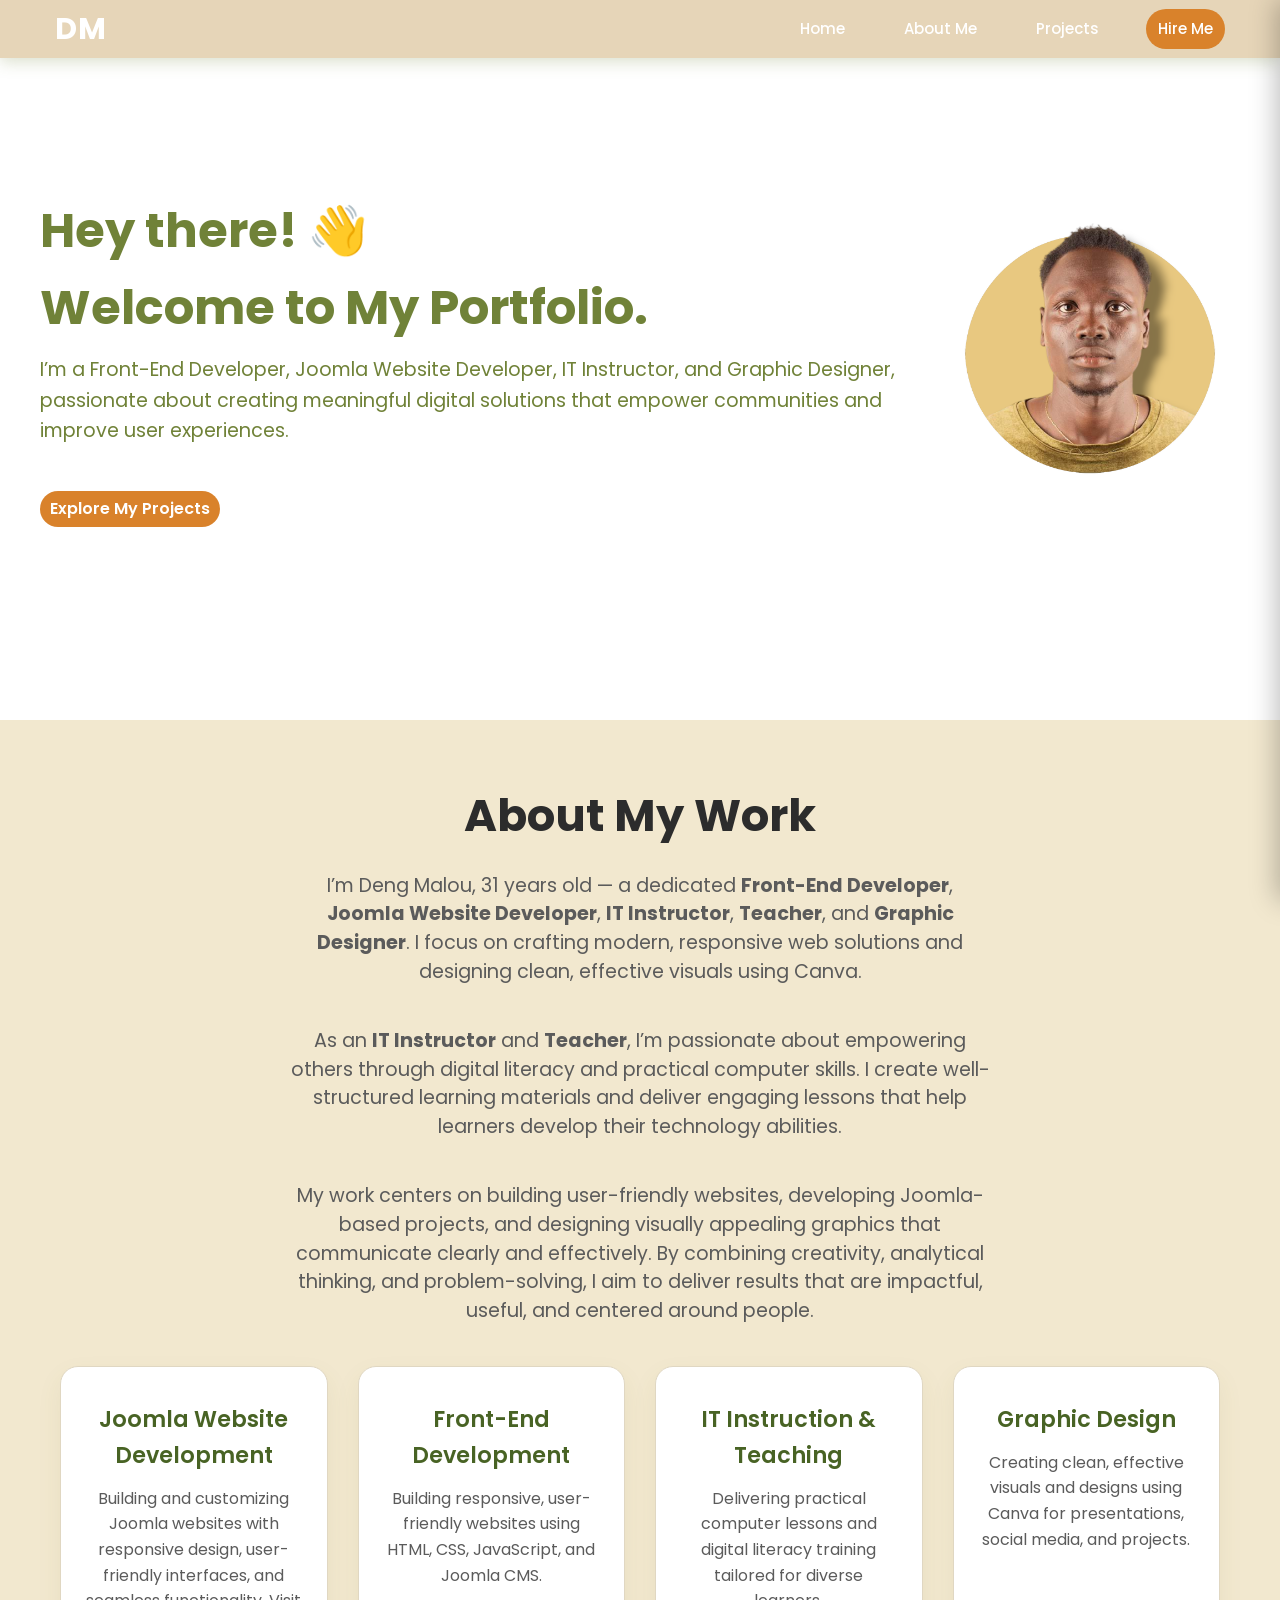
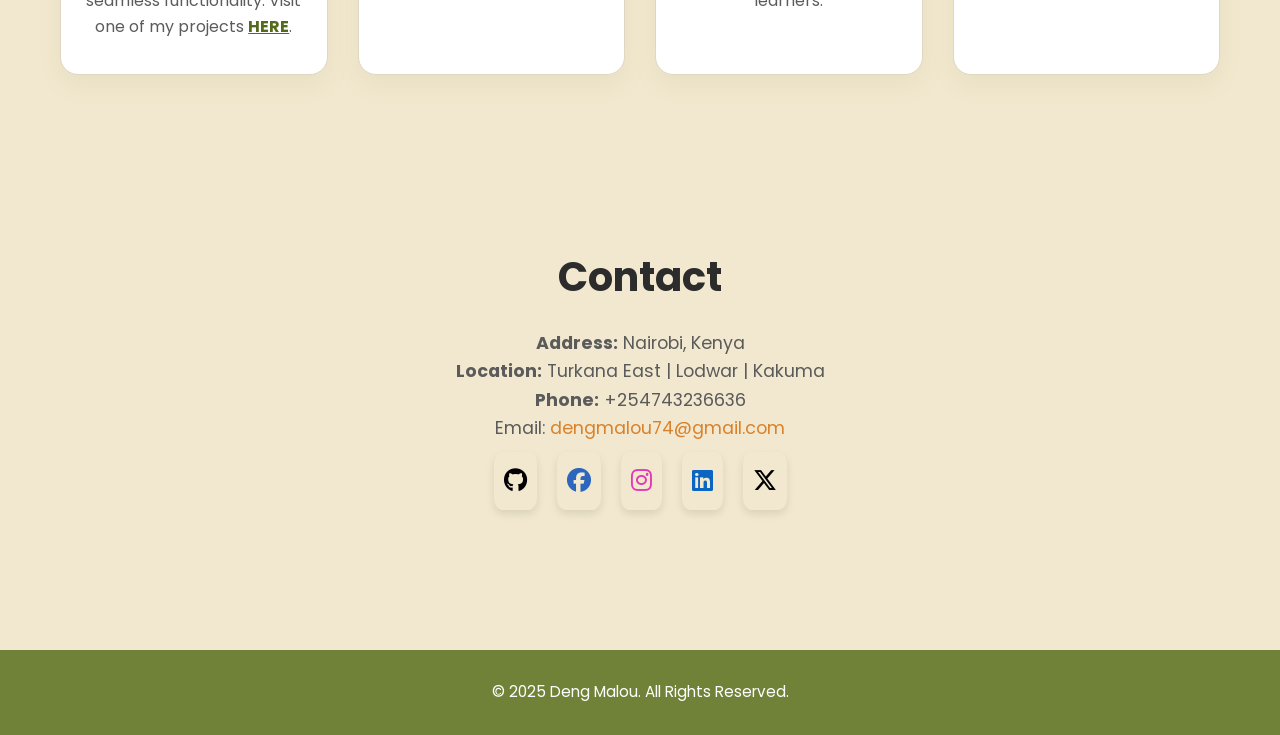
==== index.html @ 81b4dae2 "Rename home.html to index.html for GitHub Pages" ====
<!DOCTYPE html>
<html lang="en">
<head>
  <meta charset="UTF-8" />
  <meta name="viewport" content="width=device-width, initial-scale=1" />
  <title>Deng Malou Portfolio - Home</title>
  <link rel="stylesheet" href="styles.css" />
  <link
    rel="stylesheet"
    href="https://cdnjs.cloudflare.com/ajax/libs/font-awesome/6.5.0/css/all.min.css"
  />
</head>
<body>
  <header class="header">
   
    <div class="container">
       <a href="home.html" aria-label="Homepage">
        <h1 class="logo">DM</h1>
      </a>
      <nav class="nav" aria-label="Primary navigation">
        <a href="home.html">Home</a>
        <a href="about.html">About Me</a>
        <a href="project.html">Projects</a>
        <a href="hireme.html" class="btn-hire">Hire Me</a>
      </nav>
      <button class="nav-toggle" aria-label="Toggle navigation">
        <span class="hamburger"></span>
      </button>
    </div>
<!-- MOBILE MENU -->
    <div class="mobile-menu" role="dialog" aria-modal="true" aria-label="Mobile menu">
      <div class="mobile-menu-content">
        <nav class="nav-mobile" aria-label="Mobile navigation">

          <a href="home.html" aria-label="Homepage">
            <h1 class="logo">DM</h1>
          </a>
          <a href="home.html">Home</a>
          <a href="about.html">About Me</a>
          <a href="project.html">Projects</a>
          <a href="hireme.html" class="btn-hire">Hire Me</a>
        </nav>

        <button class="close-btn" aria-label="Close menu">&times;</button>
      </div>
    </div>
  </header>

  <main>
    <section class="hero">
      <div class="hero-content">
        <div class="intro-text">
          <h1>Hey there! <span class="emoji">👋</span> <br>
          Welcome to My Portfolio.</h1>
        <style>
            .emoji {
              font-size: 3rem; 
            }
          </style>
          <p>I’m a Front-End Developer, Joomla Website Developer, IT Instructor, and Graphic Designer, passionate about creating meaningful digital solutions that empower communities and improve user experiences.</p>
          
            <a href="project.html" class="overview-btn">Explore My Projects</a>
        </div>
        <div class="hero-image">
          <img
            src="image/Photoroom-20240827_235910.png"
            alt="Portrait of Deng Malou"
          />
        </div>
      </div>
    </section>

    <section class="overview">
  <div class="container">
    <h2>About My Work</h2>
    <p class="overview-text">
      I’m Deng Malou, 31 years old — a dedicated <strong>Front-End Developer</strong>, <strong>Joomla Website Developer</strong>, <strong>IT Instructor</strong>, <strong>Teacher</strong>, and <strong>Graphic Designer</strong>. I focus on crafting modern, responsive web solutions and designing clean, effective visuals using Canva.
    </p>
    <p class="overview-text">
      As an <strong>IT Instructor</strong> and <strong>Teacher</strong>, I’m passionate about empowering others through digital literacy and practical computer skills. I create well-structured learning materials and deliver engaging lessons that help learners develop their technology abilities.
    </p>
    <p class="overview-text">
      My work centers on building user-friendly websites, developing Joomla-based projects, and designing visually appealing graphics that communicate clearly and effectively. By combining creativity, analytical thinking, and problem-solving, I aim to deliver results that are impactful, useful, and centered around people.
    </p>

    <div class="overview-cards">
      <div class="card">
        <h3>Joomla Website Development</h3>
        <p>
          Building and customizing Joomla websites with responsive design, user-friendly interfaces, and seamless functionality.  
          Visit one of my projects  
          <a href="https://dmalou.arellabs.org/galisogallery/" target="_blank" rel="noopener noreferrer"><u><strong>HERE</strong></u></a>.
        </p>
      </div>

      <div class="card">
        <h3>Front-End Development</h3>
        <p>Building responsive, user-friendly websites using HTML, CSS, JavaScript, and Joomla CMS.</p>
      </div>
      
      <div class="card">
        <h3>IT Instruction & Teaching</h3>
        <p>Delivering practical computer lessons and digital literacy training tailored for diverse learners.</p>
      </div>
      <div class="card">
        <h3>Graphic Design</h3>
        <p>Creating clean, effective visuals and designs using Canva for presentations, social media, and projects.</p>
      </div>
    </div>
  </div>
</section>


    <section id="contact" class="section-1">
      <h2>Contact</h2>
      <p><strong>Address:</strong> Nairobi, Kenya</p>
      <p><strong>Location:</strong> Turkana East | Lodwar | Kakuma</p>
      <p><strong>Phone:</strong> +254743236636</p>
      <p>
        Email:
        <a href="mailto:dengmalou74@gmail.com">dengmalou74@gmail.com</a>
      </p>

      <div class="social-links" aria-label="Social media links">
        <a href="https://github.com/DengMalou94" target="_blank" rel="noopener noreferrer" aria-label="GitHub">
         <i class="fab fa-github" style="color: #000000;"></i>

        </a>

        <a href="https://www.facebook.com/daniel.deng.3785" target="_blank" rel="noopener noreferrer" aria-label="Facebook">
          <i class="fab fa-facebook" style="color: #2c66bd;"></i>
        </a>

        <a href="https://www.instagram.com/deng_gutbor/" target="_blank" rel="noopener noreferrer" aria-label="Instagram">
           <i class="fab fa-instagram" style="color: #e239b5;"></i>
        </a>

        <a href="https://www.linkedin.com/in/deng-malou94/" target="_blank" rel="noopener noreferrer" aria-label="LinkedIn">
          <i class="fab fa-linkedin" style="color: #0A66C2;"></i>

        </a>
    
      <a href="https://x.com/home" target="_blank" rel="noopener noreferrer" aria-label="X (Twitter)">
        <i class="fa-brands fa-x-twitter" style="color: #000000;"></i>

      </a>
      </div>
    </section>
  </main>

  <footer class="footer">
    <p>&copy; 2025 Deng Malou. All Rights Reserved.</p>
  </footer>

  <script>
    const navToggle = document.querySelector('.nav-toggle');
    const mobileMenu = document.querySelector('.mobile-menu');
    const closeBtn = document.querySelector('.close-btn');

    function toggleMenu() {
      mobileMenu.classList.toggle('active');
    }

    navToggle.addEventListener('click', toggleMenu);
    closeBtn.addEventListener('click', toggleMenu);
  </script>
</body>
</html>
---- styles.css ----
/* MY HOMEPAGE PORTFOLIO STYLING */

/* Google Font */
@import url('https://fonts.googleapis.com/css2?family=Poppins:wght@300;400;600;700&display=swap');

* {
    margin: 0;
    padding: 0;
    box-sizing: border-box;
    font-family: "Poppins", sans-serif;
}

body {
    background: #F2E8CF; 
    color: #708238; 
    line-height: 1.6;
    
}
/* Utility container */
.container {
    max-width: 1200px;
    margin: auto;
    padding: 0 20px;
}

/* HEADER */
.header {
  width: 100%;
  position: fixed;
  top: 0;
  background: #E6D5B8; 
  z-index: 1000;
  box-shadow: 0 4px 15px rgba(112, 130, 56, 0.25);
  text-decoration: none;
}

.header .container {
    display: flex;
    justify-content: space-between; 
    align-items: center;
    max-width: 1200px;
    margin: 0 auto;      
    padding: 5px 15px;
}

/* LOGO */
.logo {
    font-size: 30px;
    font-weight: 700;
    color: #ffffff;
    letter-spacing: 1px;
    

}

/* NAVIGATION */
.nav {
    display: flex;
    gap: 35px;
}

.nav a {
    color: #ffffff;
    text-decoration: none;
    font-weight: 500;
    font-size: 15px;
    padding: 8px 12px;
    transition: 0.3s;
    
}

.nav a:hover {
    color: #D9822B;
    
}

.btn-hire {
    background-color: #D9822B;
    color: white;
    padding: 5px 10px;
    border-radius: 30px;
    font-weight: 600;
    transition: background-color 0.3s ease;
    white-space: nowrap;
    cursor: pointer;
    text-align: center;
   
}
.btn-hire:hover{
    background-color: #fcf4e7;
}

/* Hamburger button */
.nav-toggle {
    display: block;
    background: none;
    border: none;
    cursor: pointer;
    padding: 10px;
    position: relative;
    z-index: 1101; 
    margin-left: auto;
    right: 0;
    margin: 0;
    
}

.nav-toggle .hamburger,
.nav-toggle .hamburger::before,
.nav-toggle .hamburger::after {
    content: "";
    display: block;
    width: 25px;
    height: 3px;
    background-color: #ffffff; 
    border-radius: 2px;
    position: relative;
    transition: all 0.3s ease;
}

.nav-toggle .hamburger::before {
    position: absolute;
    top: -8px;
    left: 0;
}

.nav-toggle .hamburger::after {
    position: absolute;
    top: 8px;
    left: 0;
}

/* MOBILE MENU STYLING */
.mobile-menu {
    position: fixed;
    top: 0;
    right: 0;
    height: 100vh;
    width: 100%; 
    max-width: 400px;
    backdrop-filter: blur(20px);
    background: rgba(255, 255, 255, 0.407);
    box-shadow: -4px 0 25px rgba(0,0,0,0.25);
    transform: translateX(100%);
    transition: transform 0.35s ease-in-out;
    z-index: 9999;
    display: flex;
    flex-direction: column;
    padding: 40px 20px 20px 20px;
}

.mobile-menu.active {
    transform: translateX(0);
}

.mobile-menu-content {
    flex: 1;
    display: flex;
    flex-direction: column;
    gap: 10px;
}

.mobile-menu-content .logo {
    font-size: 42px;
    font-weight: 800;
    color: #708238; 
    text-align: center;
    margin-bottom: 0px;
    user-select: none;
}

/* MOBILE NAV STYLING */
.nav-mobile {
    display: flex;
    flex-direction: column;
    gap: 30px;
    align-items: center;
}

.nav-mobile a {
    color: #708238; 
    font-size: 20px;
    font-weight: 600;
    text-decoration: none;
    padding: 10px 5;
    border-radius: 6px;
    transition: color 0.3s ease;
    align-items: center;
}

.nav-mobile a:hover {
    color: #D9822B; 
}

.nav-mobile .btn-hire {
    background-color: #D9822B;
    color: white;
    padding: 5px 15px;
    border-radius: 10px;
    text-align: center;
    font-weight: 600;
   
}

.nav-mobile .btn-hire:hover {
    background-color: #ffffff;
}

/* MOBILE CLOSE BUTTON STYLING */
.close-btn {
    position: absolute;
    top: 12px;
    right: 18px;
    font-size: 36px;
    color: #708238; 
    cursor: pointer;
    user-select: none;
    background: none;
    border: none;
}
.hero {
    min-height: 80vh;
    display: flex;
    justify-content: center;
    align-items: center;
    background-color: #ffffff;
    padding: 40px 0;
}

.hero-content {
    display: flex;
    max-width: 1200px;
    width: 100%;
    gap: 40px;
    flex-direction: row;
    align-items: center;
    text-align: left;
     
}
.hero-image {
    flex: 1;
    display: flex;
    justify-content: flex-end;
}

.hero-image img {
    max-width: 80%;
    border-radius: 50%;
    height: auto;
    
}

.intro-text {
    flex: 1;
    display: flex;
    flex-direction: column;
    text-align: left;
}

.intro-text h1 {
    font-size: 3rem;
    margin-bottom: 0.5rem;
}

.intro-text p {
    font-size: 1.2rem;
    margin-bottom: 1.5rem;
}
.overview-btn {
    background-color: #D9822B;
    color: white;
    padding: 5px 10px;
    border-radius: 30px;
    font-weight: 600;
    transition: background-color 0.3s ease;
    cursor: pointer;
    display: inline-block;
    margin-top: 20px;
    max-width: fit-content;
    text-decoration: none;
}
.btn-hire:hover,
.overview-btn:hover {
    background-color: #f9d4b0;
    
}

/* OVERVIEW SECTION STYLING */
.overview {
    background: #F2E8CF;
    padding: 60px 20px 80px;
    color: #2C2C2C;
    text-align: center;
}

.overview h2 {
    font-size: 2.8rem;
    margin-bottom: 20px;
    font-weight: 700;
}

.overview-text {
    max-width: 700px;
    margin: 0 auto 40px;
    font-size: 1.2rem;
    color: #5B5B5B;
    line-height: 1.5;
}

.overview-cards {
    display: flex;
    justify-content: center;
    gap: 30px;
    flex-wrap: wrap;
}
.card {
    background: #ffffff;
    padding: 35px 25px;
    border-radius: 18px;
    box-shadow: 0 10px 25px rgba(112, 130, 56, 0.08); 
    transition: transform 0.4s ease, box-shadow 0.4s ease;
    border: 1px solid #e0d7c2;
    flex: 1 1 250px;
    max-width: 320px;
    color: #486324; 
    text-align: center;
}

.card:hover {
    transform: translateY(-10px) scale(1.02);
    box-shadow: 0 15px 35px rgba(217, 130, 43, 0.15); 
}

.card h3 {
    font-size: 1.4rem;
    margin-bottom: 12px;
    font-weight: 600;
}

.card p {
    font-size: 1rem;
    color: #5B5B5B;
}

/* CONTACT SECTION STYLING */
    .section-1 {
       
        padding: 50px 20px 60px;
        max-width: 850px;
        margin: 40px auto 0 auto;
        color: #5B5B5B;
        font-size: 1.1rem;
        text-align: center;
    }
    .section-1 h2 {
      font-size: 2.5rem;
      margin-bottom: 20px;
      color: #2C2C2C;
      font-weight: 700;
    }
    .section-1 a {
      color: #D9822B;
      text-decoration: none;
    }
    .section-1 a:hover {
      text-decoration: underline;
    }

    /* SOCIAL LINK STYLING */
.social-links {
  margin-top: 10px;
  display: flex;
  gap: 20px;
  justify-content: center;
  text-align: center;
  
}

.social-links a {
  color: #D9822B;
  font-size: 1.5rem;
  transition: color 0.3s ease, box-shadow 0.3s ease;
  box-shadow: 0 4px 8px rgba(0, 0, 0, 0.1); 
  padding: 10px;  
  border-radius: 20%; 
  display: inline-block; 
}

.social-links a:hover {
  
  transform: translateY(-3px);
  box-shadow: 0 4px 8px rgb(251, 199, 102); 
}

/* FOOTER STYLING*/

.footer {
    background: #708238; 
    color: #ffffff;
    padding: 30px 20px;
    text-align: center;
    margin-top: 80px;
    font-size: 0.95rem;
}

/*ABOUT SECION STYLING*/
.section-container {
    max-width: 1200px;
    margin: 20px auto;
    padding: 10px;
    }

.section-container h2 {
    color: #708238;
    font-size: 2.2rem;
    margin-bottom: 20px;
    }
.about-container {
  display: flex;
  gap: 40px;
  align-items: center;  
  margin: 40px 10px;
  flex-wrap: wrap;
}

.hero-image {
  flex: 0 0 25%; 
  display: flex;
  justify-content: center;
  align-items: center;
}

.hero-image img {
  max-width: 100%;
  height: auto;
  border-radius: 50%;
  object-fit: cover;
 
}

.about-text-container {
  flex: 1 1 70%; 
  min-width: 600px;
  
}

.about-text-container h2 {
  margin-bottom: 20px;

}

.about-text {
  line-height: 1.6;
  font-size: 1rem;
  color: #333;
}

 /* TWO COLUMNS SECTION */

.two-columns {
    display: grid;
    grid-template-columns: repeat(2, 1fr);
    gap: 30px;
    margin-top: 30px;
    max-width: 900px;
    justify-content: center;
    margin-left: auto;   
    margin-right: auto; 
}

.column-box {
    background: #ffffff;
    padding: 20px;
    border-radius: 10px;
    border-left: 5px solid #708238;
    box-shadow: 0 2px 5px rgba(0,0,0,0.1);
}

.column-box h3 {
    color: #708238;
    margin-bottom: 10px;
    font-size: 1.3rem;
}

/* PROJECTS PAGE STYLING */
 
.project-section-container {

  background: #ffffff;
  padding: 35px 25px;
  border-radius: 18px;
  box-shadow: 0 10px 25px rgba(112, 130, 56, 0.08);
  color: #486324;
  max-width: 800px;
  margin: 60px auto;
  padding: 10px 20px 60px;
  text-align: center;
}
.project-section-container h2 {
  color: #2C2C2C;
  font-weight: 700;
  font-size: 2.5rem;
  margin-bottom: 30px;
}

.projects-grid {
  display: grid;
  grid-template-columns: repeat(auto-fit, minmax(260px, 1fr));
  gap: 25px;  
}
.projects-card {
  background: #F2E8CF;
  border-radius: 15px;
  padding: 25px 20px;
  box-shadow: 0 4px 15px rgba(112, 130, 56, 0.2);
  color: #486324;
  display: flex;
  flex-direction: column;
  justify-content: space-between;
  transition: transform 0.3s ease;
}
.projects-card:hover {
  transform: translateY(-8px);
  box-shadow: 0 8px 30px rgba(217, 130, 43, 0.4);
}
.projects-card h3 {
  font-size: 1.6rem;
  margin-bottom: 12px;
  font-weight: 700;
  color: #2C2C2C;
}
.projects-card p {
  font-size: 1rem;
  margin-bottom: 20px;
  line-height: 1.4;
  font-weight: 500;
}
.projects-card a {
  color: #D9822B;
  font-weight: 600;
  text-decoration: none;
  align-self: center;
  border-bottom: 2px solid transparent;
  transition: border-color 0.3s ease;
}
.projects-card a:hover {
  border-color: #B56720;
}
/* HIRE PAGE STYLING*/

.hire-container-section{
  margin: 0;
  font-family: Arial, sans-serif;
  background: #F2E8CF; 
  color: #2C2C2C; 
  display: flex;
  justify-content: center;
  align-items: flex-start;
  min-height: 100vh;
  padding: 40px 20px;
}

.hire-container {
  background: #ffffff; 
  max-width: 600px;
  width: 100%;
  padding: 30px 30px 40px;
  border-radius: 8px;
  box-shadow: 0 4px 8px rgba(0,0,0,0.1);
}
.hire-container h1 {
  color: #708238; 
  margin-bottom: 20px;
  text-align: left;
}
.hire-container h2 {
  color: #708238;
  margin-top: 30px;
  margin-bottom: 15px;
  padding-bottom: 4px;
  text-align: left;
}
.hire-container-section p {
  font-size: 1rem;
  margin-bottom: 25px;
}
ul {
  list-style-type: disc;
  padding-left: 20px;
  margin-bottom: 25px;
}
ul li {
  margin-bottom: 10px;
  line-height: 1.4;
}
ul li strong {
  color: #556b1c; 
}
a {
  color: #556b1c;
  text-decoration: none;
}
a:hover{
  color:#D9822B;
}
form {
  display: flex;
  flex-direction: column;
  gap: 15px;
  margin-top: 30px;
}
input, textarea {
  padding: 10px 12px;
  border: 1.5px solid #708238;
  border-radius: 5px;
  font-size: 1rem;
  resize: vertical;
}
input:focus, textarea:focus {
  outline: none;
  border-color: #556b1c;
  background-color: #f7f9e8;
}
button {
  background: #D9822B;
  color: #ffffff;
  border: none;
  padding: 12px;
  font-size: 1.1rem;
  border-radius: 12px;
  cursor: pointer;
  font-weight: bold;
  transition: background-color 0.3s ease;
  max-width: fit-content;
  display: block; 
  margin: 0 auto; 
}
button:hover {
  background: #556b1c;
}


/*MY PORTFOLIO RESPONSIVE */

@media (min-width: 769px) {
    .nav-toggle {
        display: none;
    }
}


@media (max-width: 900px) {

  .nav {
      display: none;
  }

  .nav-toggle {
      display: block;
  }
}


/*Mobile Homepage Responsive*/

@media (max-width: 768px) {
body{
  padding-top: 70px;
}
.header{
  padding: 10px 0;
}
.hero-content {
    flex-direction: column;
    align-items: center;
    gap: 20px;
    text-align: center;
  }

  .btn-hire {
    margin-left: auto;
    margin-right: auto;
  }

  .hero-image {
    justify-content: center;
    margin-top: 20px;
    width: 100%;
  }
  .intro-text h1, 
  .intro-text p{
    width: 100%;
    text-align: center;
  }
  .intro-text h1,
  .intro-text p{
    text-align: center;
  }
  .hero-image{
    justify-content: center;
    width: 100%;
    margin-top: 10px;
  }
  .overview-btn{
    margin-left: auto;
    margin-right: auto;
  }
}

@media (max-width:1024px) {
.hero-content {
    flex-direction: column;
    align-items: flex-start;
    gap: 20px;
    text-align: center;
  }

  .btn-hire {
    margin-left: auto;
    margin-right: auto;
  }

  .intro-text p{
    width: 100%;
    text-align: center;
  }
  .overview-btn{
    margin-left: auto;
    margin-right: auto;
  }

}
.hero-image img{
  flex: 0 0 auto;
  width: 100%;

}    
/*About Page Responsive*/

@media (max-width: 768px) {
.about-container {
  flex-direction: column;
  gap: 20px;
}

.hero-image {
  flex: 0 0 auto;
  width: 100%;
}

.hero-image img {
  width: 100%;
  max-width: 500px;
  margin: 0 auto;
  display: block;
}

.about-text-container {
  min-width: auto;
  width: 100%;
}
.about-text-container h2,p{
  text-align: center;
}
}   
/*Mobile About page Responsive*/

@media (max-width: 850px) {
  
    nav { display: none; }
    .nav-toggle { display: flex; }

    .two-columns {
      grid-template-columns: 1fr;
    }
  }

/*Mobile Projects page Responsive*/

@media (max-width: 768px) {
  .projects-hero .hero-text h1 {
  font-size: 2.4rem;
  }
  .hero-text p {
  max-width: 100%;
  font-size: 1.1rem;
  }
  .nav-mobile a {
  font-size: 18px;
  }
  .project-card {
  padding: 20px 15px;
  }
  }

  /*Hire Me Page Responsive*/ 
@media (max-width: 650px) {
  body {
    padding: 20px 10px;
    align-items: center;
  }
  .hire-container {
    padding: 25px 20px 35px;
  }
}
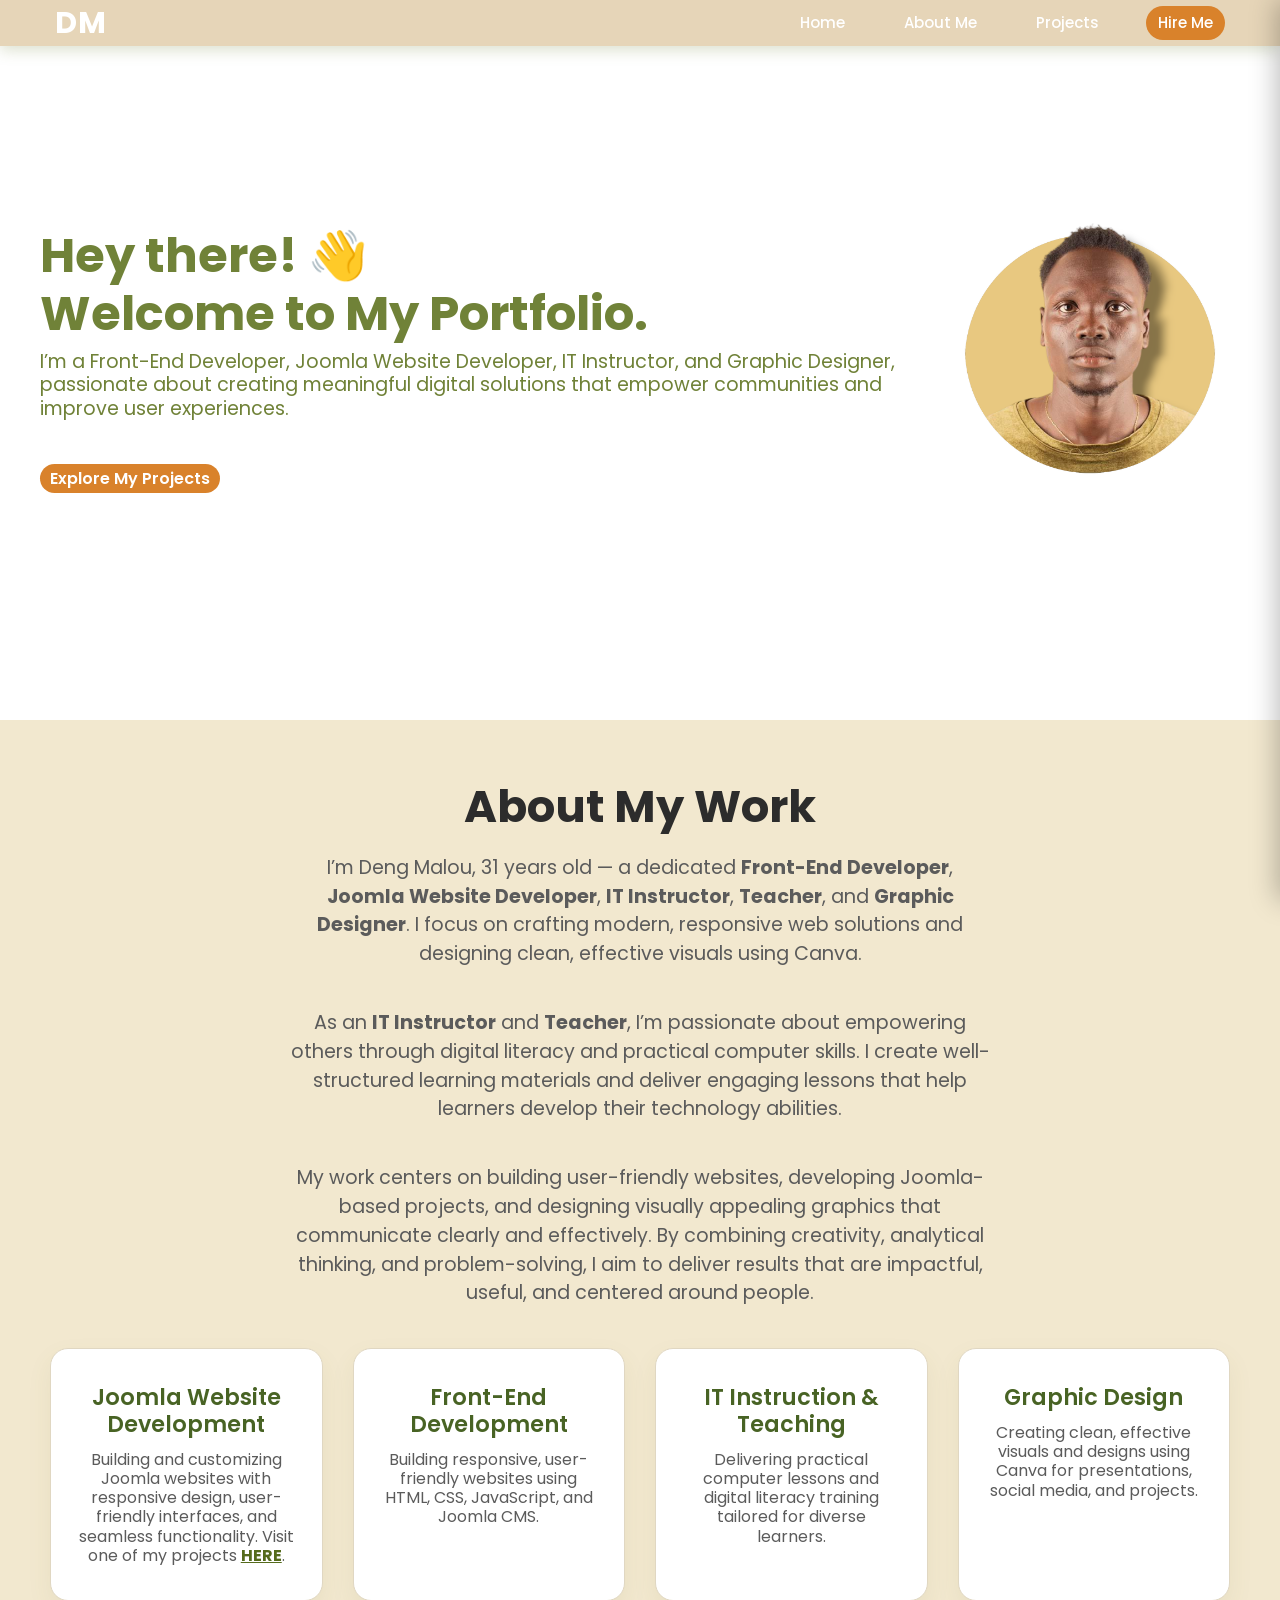
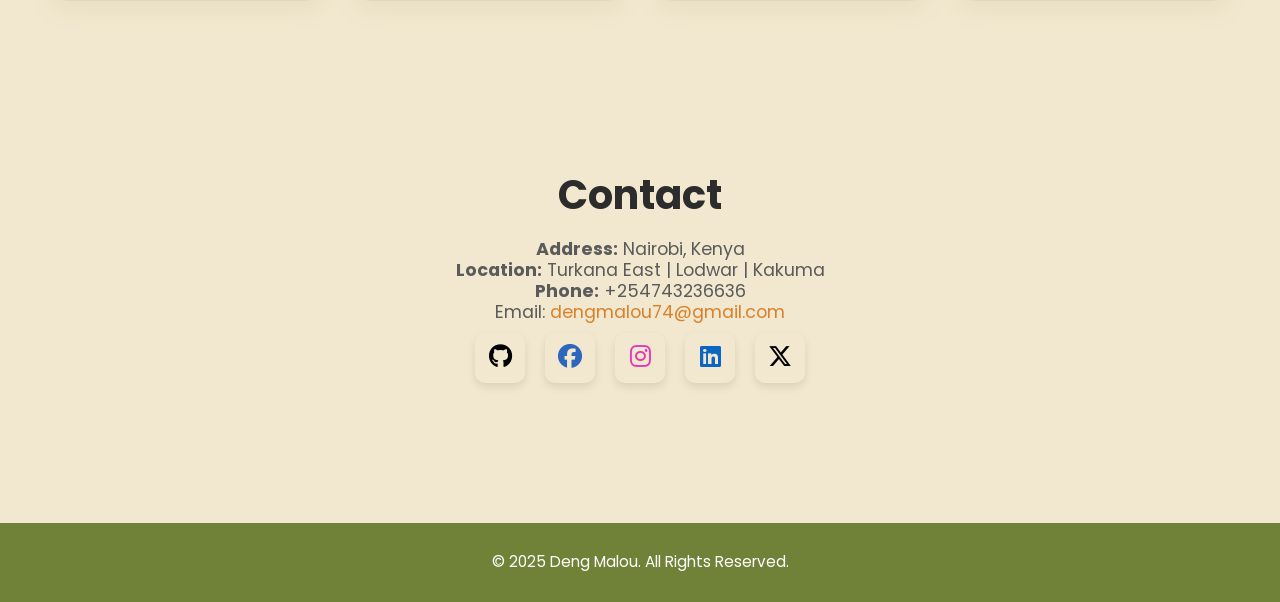
==== commit 0524150d: "Style.css: add landscape support + center mobile nav" ====
--- a/index.html
+++ b/index.html
@@ -2,7 +2,7 @@
 <html lang="en">
 <head>
   <meta charset="UTF-8" />
-  <meta name="viewport" content="width=device-width, initial-scale=1" />
+  <meta name="viewport" content="width=device-width, initial-scale=1.0" />
   <title>Deng Malou Portfolio - Home</title>
   <link rel="stylesheet" href="styles.css" />
   <link
@@ -14,11 +14,11 @@
   <header class="header">
    
     <div class="container">
-       <a href="home.html" aria-label="Homepage">
+       <a href="index.html" aria-label="Homepage">
         <h1 class="logo">DM</h1>
       </a>
       <nav class="nav" aria-label="Primary navigation">
-        <a href="home.html">Home</a>
+        <a href="index.html">Home</a>
         <a href="about.html">About Me</a>
         <a href="project.html">Projects</a>
         <a href="hireme.html" class="btn-hire">Hire Me</a>
@@ -32,10 +32,10 @@
       <div class="mobile-menu-content">
         <nav class="nav-mobile" aria-label="Mobile navigation">
 
-          <a href="home.html" aria-label="Homepage">
+          <a href="index.html" aria-label="Homepage">
             <h1 class="logo">DM</h1>
           </a>
-          <a href="home.html">Home</a>
+          <a href="index.html">Home</a>
           <a href="about.html">About Me</a>
           <a href="project.html">Projects</a>
           <a href="hireme.html" class="btn-hire">Hire Me</a>
--- a/styles.css
+++ b/styles.css
@@ -13,14 +13,14 @@
 body {
     background: #F2E8CF; 
     color: #708238; 
-    line-height: 1.6;
+    line-height: 1.2;
     
 }
 /* Utility container */
 .container {
     max-width: 1200px;
     margin: auto;
-    padding: 0 20px;
+    padding: 0 10px;
 }
 
 /* HEADER */
@@ -157,7 +157,9 @@
     flex: 1;
     display: flex;
     flex-direction: column;
-    gap: 10px;
+    gap: 30px;
+    align-items: center;
+    justify-content: center;
 }
 
 .mobile-menu-content .logo {
@@ -175,6 +177,7 @@
     flex-direction: column;
     gap: 30px;
     align-items: center;
+    
 }
 
 .nav-mobile a {
@@ -196,9 +199,10 @@
     background-color: #D9822B;
     color: white;
     padding: 5px 15px;
-    border-radius: 10px;
+    border-radius: 20px;
     text-align: center;
     font-weight: 600;
+    margin-top: auto;
    
 }
 
@@ -281,7 +285,7 @@
 }
 .btn-hire:hover,
 .overview-btn:hover {
-    background-color: #f9d4b0;
+    background-color: #f3e3d333;
     
 }
 
@@ -344,7 +348,7 @@
 
 /* CONTACT SECTION STYLING */
     .section-1 {
-       
+        background: #F2E8CF;
         padding: 50px 20px 60px;
         max-width: 850px;
         margin: 40px auto 0 auto;
@@ -366,7 +370,8 @@
       text-decoration: underline;
     }
 
-    /* SOCIAL LINK STYLING */
+/* SOCIAL LINK STYLING */
+
 .social-links {
   margin-top: 10px;
   display: flex;
@@ -384,12 +389,14 @@
   padding: 10px;  
   border-radius: 20%; 
   display: inline-block; 
+  width: 50px;
+  height: 50px;
 }
 
 .social-links a:hover {
   
   transform: translateY(-3px);
-  box-shadow: 0 4px 8px rgb(251, 199, 102); 
+  box-shadow: 0 4px 8px rgb(255, 224, 166); 
 }
 
 /* FOOTER STYLING*/
@@ -433,7 +440,7 @@
 .hero-image img {
   max-width: 100%;
   height: auto;
-  border-radius: 50%;
+  border-radius: 60%;
   object-fit: cover;
  
 }
@@ -640,168 +647,184 @@
 }
 
 
-/*MY PORTFOLIO RESPONSIVE */
+/*
+   MY PORTFOLIO GLOBAL RESPONSIVE 
+*/
 
 @media (min-width: 769px) {
-    .nav-toggle {
-        display: none;
-    }
+    .nav-toggle { display: none; }
 }
 
 
 @media (max-width: 900px) {
-
-  .nav {
-      display: none;
-  }
-
-  .nav-toggle {
-      display: block;
-  }
-}
-
-
-/*Mobile Homepage Responsive*/
-
+    .nav { display: none; }
+    .nav-toggle { display: block; }
+}
+
+/*
+   HOME PAGE MOBILE (768px)
+*/
 @media (max-width: 768px) {
-body{
-  padding-top: 70px;
-}
-.header{
-  padding: 10px 0;
-}
-.hero-content {
-    flex-direction: column;
-    align-items: center;
-    gap: 20px;
-    text-align: center;
-  }
-
-  .btn-hire {
-    margin-left: auto;
-    margin-right: auto;
-  }
-
-  .hero-image {
-    justify-content: center;
-    margin-top: 20px;
+
+    body { padding-top: 70px; }
+
+    .header { padding: 10px 0; }
+
+    .hero-content {
+        flex-direction: column;
+        align-items: center;
+        text-align: center;
+        gap: 20px;
+    }
+
+    .intro-text h1, 
+    .intro-text p {
+        width: 100%;
+        text-align: center;
+        padding-inline: 10px;
+    }
+
+    .btn-hire, .overview-btn {
+        margin-left: auto;
+        margin-right: auto;
+    }
+
+    .hero-image {
+        width: 100%;
+        justify-content: center;
+        margin-top: 20px;
+    }
+}
+
+/*
+   HOME + TABLET STACK (≤ 1024px)
+*/
+@media (max-width:1024px) {
+
+    
+    .hero-content {
+        flex-direction: column;
+        gap: 20px;
+        text-align: center;
+        align-items: center;
+    }
+
+    .intro-text p,h1 { text-align: center; }
+
+    .btn-hire, .overview-btn {
+        margin-left: auto;
+        margin-right: auto;
+    }
+}
+
+
+.hero-image img {
     width: 100%;
-  }
-  .intro-text h1, 
-  .intro-text p{
-    width: 100%;
-    text-align: center;
-  }
-  .intro-text h1,
-  .intro-text p{
-    text-align: center;
-  }
-  .hero-image{
-    justify-content: center;
-    width: 100%;
-    margin-top: 10px;
-  }
-  .overview-btn{
-    margin-left: auto;
-    margin-right: auto;
-  }
-}
-
-@media (max-width:1024px) {
-.hero-content {
-    flex-direction: column;
-    align-items: flex-start;
-    gap: 20px;
-    text-align: center;
-  }
-
-  .btn-hire {
-    margin-left: auto;
-    margin-right: auto;
-  }
-
-  .intro-text p{
-    width: 100%;
-    text-align: center;
-  }
-  .overview-btn{
-    margin-left: auto;
-    margin-right: auto;
-  }
-
-}
-.hero-image img{
-  flex: 0 0 auto;
-  width: 100%;
-
-}    
-/*About Page Responsive*/
-
+    max-width: 500px;
+    display: block;
+    margin-inline: auto;
+}
+
+
+/*
+  ABOUT PAGE RESPONSIVE (≤ 768px)
+*/
 @media (max-width: 768px) {
-.about-container {
-  flex-direction: column;
-  gap: 20px;
-}
-
-.hero-image {
-  flex: 0 0 auto;
-  width: 100%;
-}
-
-.hero-image img {
-  width: 100%;
-  max-width: 500px;
-  margin: 0 auto;
-  display: block;
-}
-
-.about-text-container {
-  min-width: auto;
-  width: 100%;
-}
-.about-text-container h2,p{
-  text-align: center;
-}
-}   
-/*Mobile About page Responsive*/
+
+    .about-container {
+        flex-direction: column;
+        gap: 20px;
+    }
+
+    .about-text-container {
+        width: 100%;
+        min-width: auto;
+        text-align: center;
+    }
+}
+
 
 @media (max-width: 850px) {
-  
     nav { display: none; }
     .nav-toggle { display: flex; }
 
-    .two-columns {
-      grid-template-columns: 1fr;
-    }
-  }
-
-/*Mobile Projects page Responsive*/
-
+    .two-columns { grid-template-columns: 1fr; }
+}
+
+
+/*
+   PROJECTS PAGE RESPONSIVE
+*/
 @media (max-width: 768px) {
-  .projects-hero .hero-text h1 {
-  font-size: 2.4rem;
-  }
-  .hero-text p {
-  max-width: 100%;
-  font-size: 1.1rem;
-  }
-  .nav-mobile a {
-  font-size: 18px;
-  }
-  .project-card {
-  padding: 20px 15px;
-  }
-  }
-
-  /*Hire Me Page Responsive*/ 
+
+    .projects-hero .hero-text h1 {
+        font-size: 2.4rem;
+    }
+
+    .hero-text p {
+        max-width: 100%;
+        font-size: 1.1rem;
+    }
+
+    .nav-mobile a { font-size: 18px; }
+
+    .project-card { padding: 20px 15px; }
+}
+
+
+/*
+   HIRE ME PAGE RESPONSIVE
+*/
 @media (max-width: 650px) {
-  body {
-    padding: 20px 10px;
-    align-items: center;
-  }
-  .hire-container {
-    padding: 25px 20px 35px;
-  }
-}    
-  
-
+
+    body { padding: 30px 0; }
+
+    .hire-container {
+        padding: 25px 20px 35px;
+    }
+}
+
+
+/*
+   MOBILE LANDSCAPE ROTATION 
+*/
+@media screen and (max-width: 1024px) and (orientation: landscape) {
+    
+    .hero {
+        display: flex;
+        flex-direction: row;
+        justify-content: space-between;
+        align-items: center;
+        gap: 30px;
+        padding: 60px;
+        min-height: 100vh;
+    }
+    .hero h1{
+      text-align: center;
+    }
+
+    .hero-content {
+       
+        text-align: center;
+    }
+
+    .hero-image {
+     
+        display: flex;
+        justify-content: center;
+        align-items: flex-start;
+    }
+
+    .hero-image img {
+        width: 60%;
+        max-width: 380px;
+        object-fit: contain;
+    }
+
+    nav ul {
+        display: flex;
+        flex-direction: column;
+        gap: 10px;
+    }
+}
+
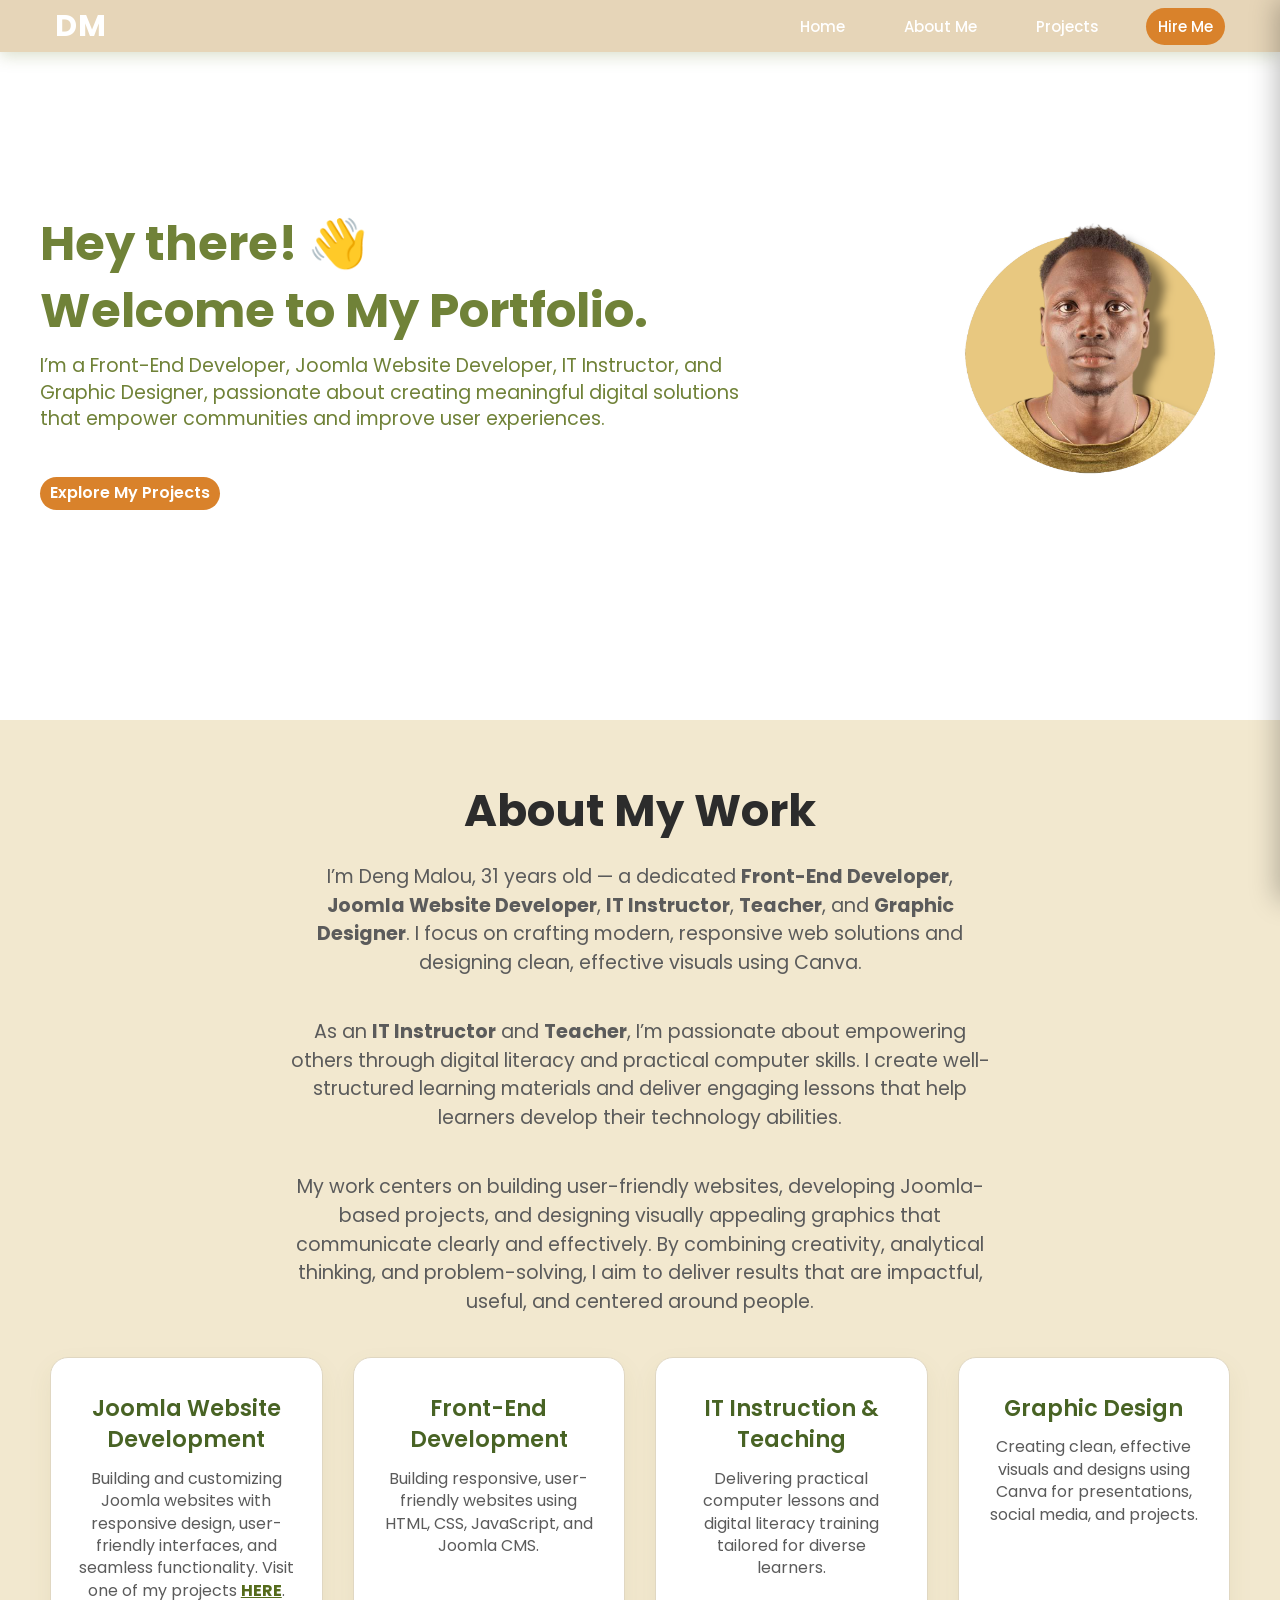
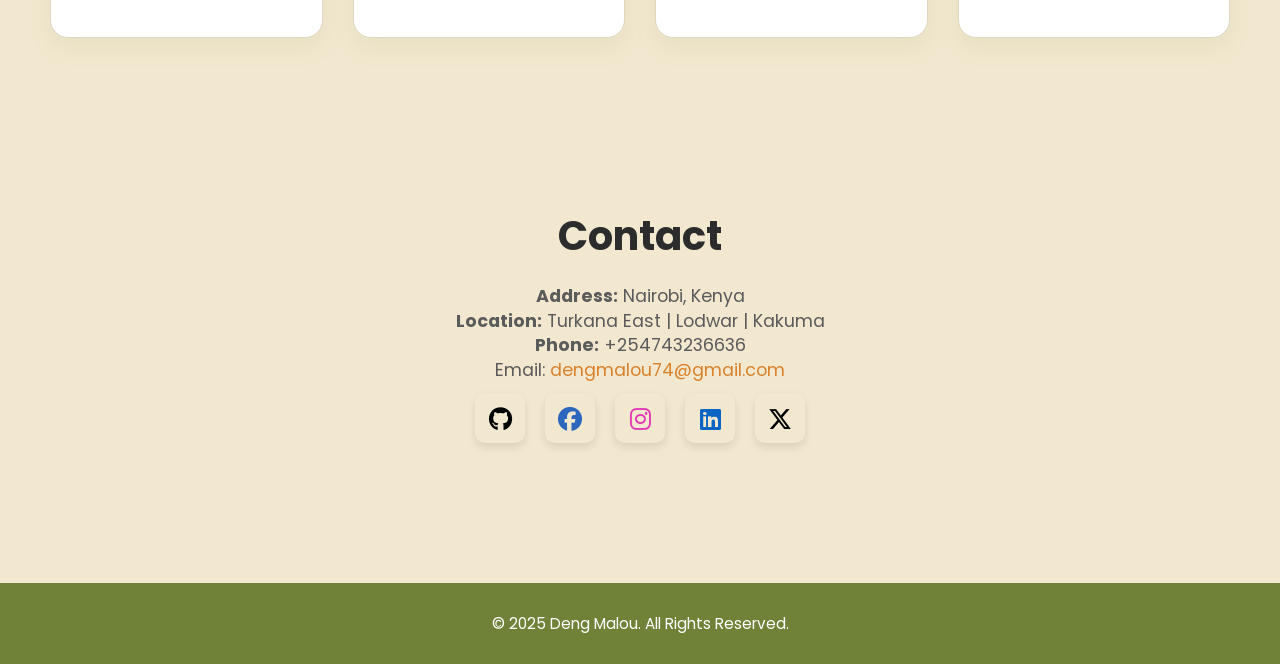
==== commit daeccbc6: "Added contact section to mobile menu across all pages" ====
--- a/index.html
+++ b/index.html
@@ -40,6 +40,41 @@
           <a href="project.html">Projects</a>
           <a href="hireme.html" class="btn-hire">Hire Me</a>
         </nav>
+        <section id="contact" class="section-1">
+      <h2>Contact Me</h2>
+      <p><strong>Address:</strong> Nairobi, Kenya</p>
+      <p><strong>Location:</strong> Turkana East | Lodwar | Kakuma</p>
+      <p><strong>Phone:</strong> +254743236636</p>
+      <p>
+      Email:
+      <a href="mailto:dengmalou74@gmail.com">dengmalou74@gmail.com</a>
+      </p>
+
+      <div class="social-links" aria-label="Social media links">
+      <a href="https://github.com/DengMalou94" target="_blank" rel="noopener noreferrer" aria-label="GitHub">
+      <i class="fab fa-github" style="color: #000000;"></i>
+
+      </a>
+
+      <a href="https://www.facebook.com/daniel.deng.3785" target="_blank" rel="noopener noreferrer" aria-label="Facebook">
+      <i class="fab fa-facebook" style="color: #2c66bd;"></i>
+      </a>
+
+      <a href="https://www.instagram.com/deng_gutbor/" target="_blank" rel="noopener noreferrer" aria-label="Instagram">
+      <i class="fab fa-instagram" style="color: #e239b5;"></i>
+      </a>
+
+      <a href="https://www.linkedin.com/in/deng-malou94/" target="_blank" rel="noopener noreferrer" aria-label="LinkedIn">
+      <i class="fab fa-linkedin" style="color: #0A66C2;"></i>
+
+      </a>
+
+      <a href="https://x.com/home" target="_blank" rel="noopener noreferrer" aria-label="X (Twitter)">
+      <i class="fa-brands fa-x-twitter" style="color: #000000;"></i>
+
+      </a>
+      </div>
+      </section>
 
         <button class="close-btn" aria-label="Close menu">&times;</button>
       </div>
--- a/styles.css
+++ b/styles.css
@@ -13,7 +13,7 @@
 body {
     background: #F2E8CF; 
     color: #708238; 
-    line-height: 1.2;
+    line-height: 1.4;
     
 }
 /* Utility container */
@@ -71,6 +71,7 @@
 
 .nav a:hover {
     color: #D9822B;
+    text-decoration: line-through;
     
 }
 
@@ -131,15 +132,16 @@
 }
 
 /* MOBILE MENU STYLING */
+
 .mobile-menu {
     position: fixed;
     top: 0;
     right: 0;
     height: 100vh;
     width: 100%; 
-    max-width: 400px;
+    max-width: 900px;
     backdrop-filter: blur(20px);
-    background: rgba(255, 255, 255, 0.407);
+    background: rgb(242, 232, 207);
     box-shadow: -4px 0 25px rgba(0,0,0,0.25);
     transform: translateX(100%);
     transition: transform 0.35s ease-in-out;
@@ -235,7 +237,7 @@
     display: flex;
     max-width: 1200px;
     width: 100%;
-    gap: 40px;
+    gap: 200px;
     flex-direction: row;
     align-items: center;
     text-align: left;
@@ -411,6 +413,7 @@
 }
 
 /*ABOUT SECION STYLING*/
+
 .section-container {
     max-width: 1200px;
     margin: 20px auto;
@@ -440,7 +443,7 @@
 .hero-image img {
   max-width: 100%;
   height: auto;
-  border-radius: 60%;
+  border-radius: 50%;
   object-fit: cover;
  
 }
@@ -697,7 +700,7 @@
 }
 
 /*
-   HOME + TABLET STACK (≤ 1024px)
+   HOME + TABLET RESPONSIVE (≤ 1024px)
 */
 @media (max-width:1024px) {
 
